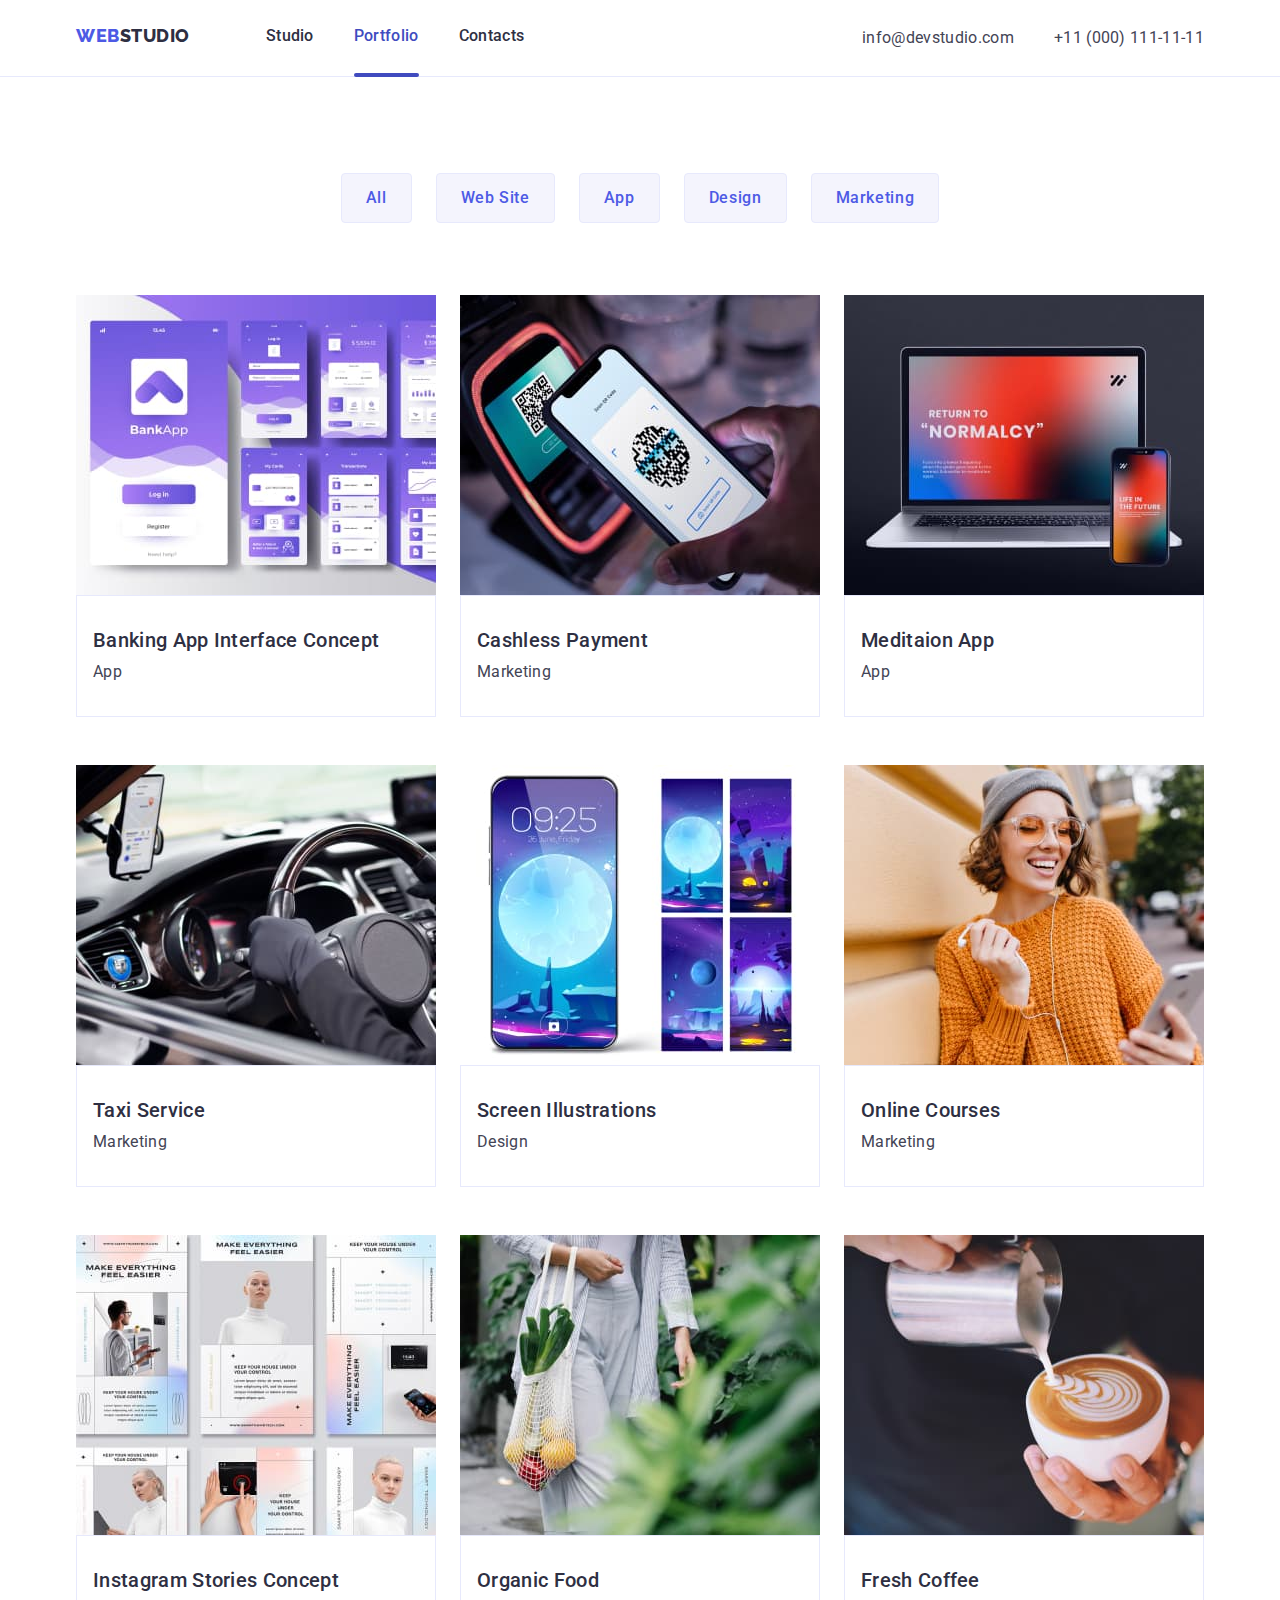
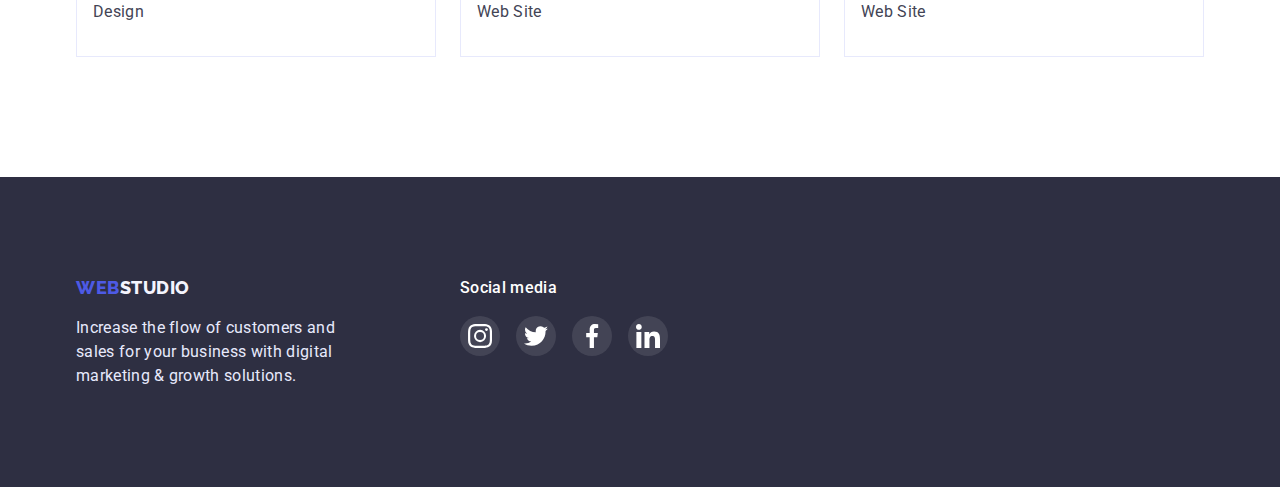
==== portfolio.html @ 222c287d "Initial commit" ====
<!DOCTYPE html>
<html lang="en">
  <head>
    <meta charset="UTF-8" />
    <meta http-equiv="X-UA-Compatible" content="IE=edge" />
    <meta name="viewport" content="width=device-width, initial-scale=1.0" />
    <title>WebStudio</title>
    <link rel="preconnect" href="https://fonts.googleapis.com" />
    <link rel="preconnect" href="https://fonts.gstatic.com" crossorigin />
    <link
      href="https://fonts.googleapis.com/css2?family=Raleway:wght@800&family=Roboto:wght@400;500;700;900&display=swap"
      rel="stylesheet"
    />
    <link
      rel="stylesheet"
      href="https://cdn.jsdelivr.net/npm/modern-normalize@1.1.0/modern-normalize.min.css"
    />
    <link rel="stylesheet" href="./css/styles.css" />
  </head>
  <body>
    <header class="header">
      <div class="header-conteiter conteiter">
        <a class="logo head" href="./index.html">
          WEB<span class="logo-dark">STUDIO</span>
        </a>
        <nav class="header-nav">
          <ul class="site-nav">
            <li class="site-nav-links">
              <a class="site-nav-link" href="./index.html">Studio</a>
            </li>
            <li class="site-nav-links">
              <a class="site-nav-link current" href="./portfolio.html"
                >Portfolio</a
              >
            </li>
            <li class="site-nav-links">
              <a class="site-nav-link" href>Contacts</a>
            </li>
          </ul>
        </nav>
        <address>
          <ul class="contacts">
            <li>
              <a class="contact-link" href="mailto:info@devstudio.com"
                >info@devstudio.com</a
              >
            </li>
            <li>
              <a class="contact-link" href="tel:+11000)1111111"
                >+11 (000) 111-11-11</a
              >
            </li>
          </ul>
        </address>
      </div>
    </header>
    <main>
      <section class="project">
        <div class="conteiter">
          <h1 class="visually-hidden">row works</h1>
          <ul class="filters">
            <li><button class="filter-btn" type="button">All</button></li>
            <li><button class="filter-btn" type="button">Web Site</button></li>
            <li><button class="filter-btn" type="button">App</button></li>
            <li><button class="filter-btn" type="button">Design</button></li>
            <li><button class="filter-btn" type="button">Marketing</button></li>
          </ul>
          <ul class="project-list">
            <li class="project-item">
              <a href="" class="project-card">
                <div class="overlay">
                  <img
                    class="project-img"
                    src="./images/img.jpg"
                    alt="Bank Apps"
                    width="360"
                    height="300"
                  />
                  <div class="overlay-box">
                    <p class="overlay-txt">
                      14 Stylish and User-Friendly App Design Concepts · Task
                      Manager App · Calorie Tracker App · Exotic Fruit Ecommerce
                      App · Cloud Storage App
                    </p>
                  </div>
                </div>
                <div class="card-txt">
                  <h2 class="project-title">Banking App Interface Concept</h2>
                  <p class="project-text">App</p>
                </div>
              </a>
            </li>
            <li class="project-item">
              <a href="" class="project-card">
                <div class="overlay">
                  <img
                    class="project-img"
                    src="./images/img1.jpg"
                    alt="payment by phone"
                    width="360"
                    height="300"
                  />
                  <div class="overlay-box">
                    <p class="overlay-txt">
                      14 Stylish and User-Friendly App Design Concepts · Task
                      Manager App · Calorie Tracker App · Exotic Fruit Ecommerce
                      App · Cloud Storage App
                    </p>
                  </div>
                </div>
                <div class="card-txt">
                  <h2 class="project-title">Cashless Payment</h2>
                  <p class="project-text">Marketing</p>
                </div>
              </a>
            </li>
            <li class="project-item">
              <a href="" class="project-card decor">
                <div class="overlay">
                  <img
                    class="project-img"
                    src="./images/img2.jpg"
                    alt="Meditation"
                    width="360"
                    height="300"
                  />
                  <div class="overlay-box">
                    <p class="overlay-txt">
                      14 Stylish and User-Friendly App Design Concepts · Task
                      Manager App · Calorie Tracker App · Exotic Fruit Ecommerce
                      App · Cloud Storage App
                    </p>
                  </div>
                </div>
                <div class="card-txt">
                  <h2 class="project-title">Meditaion App</h2>
                  <p class="project-text">App</p>
                </div>
              </a>
            </li>
            <li class="project-item">
              <a href="" class="project-card decor">
                <div class="overlay">
                  <img
                    class="project-img"
                    src="./images/img3.jpg"
                    alt="taxi car"
                    width="360"
                    height="300"
                  />
                  <div class="overlay-box">
                    <p class="overlay-txt">
                      14 Stylish and User-Friendly App Design Concepts · Task
                      Manager App · Calorie Tracker App · Exotic Fruit Ecommerce
                      App · Cloud Storage App
                    </p>
                  </div>
                </div>
                <div class="card-txt">
                  <h2 class="project-title">Taxi Service</h2>
                  <p class="project-text">Marketing</p>
                </div>
              </a>
            </li>
            <li class="project-item">
              <a href="" class="project-card decor">
                <div class="overlay">
                  <img
                    class="project-img"
                    src="./images/img4.jpg"
                    alt="phone wallpaper"
                    width="360"
                    height="300"
                  />
                  <div class="overlay-box">
                    <p class="overlay-txt">
                      14 Stylish and User-Friendly App Design Concepts · Task
                      Manager App · Calorie Tracker App · Exotic Fruit Ecommerce
                      App · Cloud Storage App
                    </p>
                  </div>
                </div>
                <div class="card-txt">
                  <h2 class="project-title">Screen Illustrations</h2>
                  <p class="project-text">Design</p>
                </div>
              </a>
            </li>
            <li class="project-item">
              <a href="" class="project-card decor">
                <div class="overlay">
                  <img
                    class="project-img"
                    src="./images/img5.jpg"
                    alt="student"
                    width="360"
                    height="300"
                  />
                  <div class="overlay-box">
                    <p class="overlay-txt">
                      14 Stylish and User-Friendly App Design Concepts · Task
                      Manager App · Calorie Tracker App · Exotic Fruit Ecommerce
                      App · Cloud Storage App
                    </p>
                  </div>
                </div>
                <div class="card-txt">
                  <h2 class="project-title">Online Courses</h2>
                  <p class="project-text">Marketing</p>
                </div>
              </a>
            </li>
            <li class="project-item">
              <a href="" class="project-card decor">
                <div class="overlay">
                  <img
                    class="project-img"
                    src="./images/img6.jpg"
                    alt="Instagram Stories"
                    width="360"
                    height="300"
                  />
                  <div class="overlay-box">
                    <p class="overlay-txt">
                      14 Stylish and User-Friendly App Design Concepts · Task
                      Manager App · Calorie Tracker App · Exotic Fruit Ecommerce
                      App · Cloud Storage App
                    </p>
                  </div>
                </div>
                <div class="card-txt">
                  <h2 class="project-title">Instagram Stories Concept</h2>
                  <p class="project-text">Design</p>
                </div>
              </a>
            </li>
            <li class="project-item">
              <a href="" class="project-card">
                <div class="overlay">
                  <img
                    class="project-img"
                    src="./images/img7.jpg"
                    alt="food bag"
                    width="360"
                    height="300"
                  />
                  <div class="overlay-box">
                    <p class="overlay-txt">
                      14 Stylish and User-Friendly App Design Concepts · Task
                      Manager App · Calorie Tracker App · Exotic Fruit Ecommerce
                      App · Cloud Storage App
                    </p>
                  </div>
                </div>
                <div class="card-txt">
                  <h2 class="project-title">Organic Food</h2>
                  <p class="project-text">Web Site</p>
                </div>
              </a>
            </li>
            <li class="project-item">
              <a href="" class="project-card">
                <div class="overlay">
                  <img
                    class="project-img"
                    src="./images/img8.jpg"
                    alt="a cup of coffee"
                    width="360"
                    height="300"
                  />
                  <div class="overlay-box">
                    <p class="overlay-txt">
                      14 Stylish and User-Friendly App Design Concepts · Task
                      Manager App · Calorie Tracker App · Exotic Fruit Ecommerce
                      App · Cloud Storage App
                    </p>
                  </div>
                </div>
                <div class="card-txt">
                  <h2 class="project-title">Fresh Coffee</h2>
                  <p class="project-text">Web Site</p>
                </div>
              </a>
            </li>
          </ul>
        </div>
      </section>
    </main>
    <footer class="footer">
      <div class="conteiter">
        <div>
          <a class="logo foot" href="./index.html">
            WEB<span class="logo-light">STUDIO</span>
          </a>
          <p class="footer-text">
            Increase the flow of customers and sales for your business with
            digital marketing & growth solutions.
          </p>
        </div>
        <div class="social-invite">
          <h3 class="social-txt">Social media</h3>
          <ul class="social-icons-footer">
            <li class="social-item-footer">
              <a
                class="social-link-footer"
                href=""
                aria-label="instagram"
                target="_blank"
                rel="noreferrer noopener"
              >
                <svg class="social-icon-footer">
                  <use href="./images/icons.svg#instagram1"></use>
                </svg>
              </a>
            </li>
            <li class="social-item-footer">
              <a
                class="social-link-footer"
                href=""
                aria-label="twitter"
                target="_blank"
                rel="noreferrer noopener"
              >
                <svg class="social-icon-footer">
                  <use href="./images/icons.svg#twitter1"></use>
                </svg>
              </a>
            </li>
            <li class="social-item-footer">
              <a
                class="social-link-footer"
                href=""
                aria-label="facebook"
                target="_blank"
                rel="noreferrer noopener"
              >
                <svg class="social-icon-footer">
                  <use href="./images/icons.svg#facebook1"></use>
                </svg>
              </a>
            </li>
            <li class="social-item-footer">
              <a
                class="social-link-footer"
                href=""
                aria-label="linkedin"
                target="_blank"
                rel="noreferrer noopener"
              >
                <svg class="social-icon-footer">
                  <use href="./images/icons.svg#linkedin1"></use>
                </svg>
              </a>
            </li>
          </ul>
        </div>
      </div>
    </footer>
  </body>
</html>
---- css/styles.css ----
:root {
  --main-text-color: #2e2f42;
  --text-color: #434455;
  --second-text-color: #e7e9fc;
  --accent-color: #4d5ae5;
  --logo-light-color: #f4f4fd;
  --background-color: #ffffff;
  --background-icon-hover: #31d0aa;
  --second-background-color: #2e2f42;
  --light-background-color: #f4f4fd;
  --button-hover-color: #404bbf;
  --border-icon-color: #8e8f99;

  --indent: 24px;
  --items-member: 4;
  --items-portfolio: 3;
}

body {
  background-color: var(--background-color);
  color: var(--text-color);
  font-weight: 400;
  font-style: normal;
  font-size: 16px;
  font-family: "Roboto", sans-serif;
  line-height: 1.5;
  letter-spacing: 0.02em;
}

html {
  box-sizing: border-box;
}

*,
*::before,
*::after {
  box-sizing: border-box;
}

h1,
h2,
h3,
p,
ul {
  margin: 0;
}

ul {
  margin: 0;
  padding: 0;
  list-style: none;
}

a {
  text-decoration: none;
}

.visually-hidden {
  position: absolute;
  overflow: hidden;
  clip: rect(0 0 0 0);
  width: 1px;
  height: 1px;
  margin: -1px;
  padding: 0;
  border: 0;

  white-space: nowrap;
  clip-path: inset(100%);
}

.conteiter {
  max-width: 1158px;
  margin: 0 auto;
  padding: 0 15px;
}

/* header */

.header {
  border-bottom: 1px solid var(--second-text-color);
}

.header-conteiter {
  display: flex;
  align-items: center;
}

.logo {
  color: var(--accent-color);
  font-weight: 800;
  font-style: normal;
  font-size: 18px;
  font-family: "Raleway";
  line-height: 1.33;
  letter-spacing: 0.03em;
  text-transform: uppercase;
}

.logo.head {
  margin-right: 76px;
  padding-top: 24px;
  padding-bottom: 28px;
}

.logo-dark {
  color: var(--main-text-color);
}

.header-nav {
  margin-right: auto;
}

.site-nav {
  display: flex;
  gap: 40px;
}

.site-nav-link {
  position: relative;
  display: block;
  padding-top: 24px;
  padding-bottom: 28px;
  color: var(--main-text-color);
  font-weight: 500;
  transition: color 250ms cubic-bezier(0.4, 0, 0.2, 1);
}

.site-nav-link.current {
  color: var(--button-hover-color);
}

.site-nav-link.current::after {
  content: "";
  position: absolute;
  bottom: -1px;
  display: block;
  width: 100%;
  height: 4px;
  border-radius: 2px;
  background-color: var(--button-hover-color);
}

.site-nav-link:focus,
.site-nav-link:hover {
  color: var(--button-hover-color);
}

.contacts {
  display: flex;
  gap: 40px;
  align-items: center;
}

.contact-link {
  padding-top: 24px;
  padding-bottom: 28px;
  color: var(--text-color);
  font-style: normal;
  transition: color 250ms cubic-bezier(0.4, 0, 0.2, 1);
}

.contact-link:focus,
.contact-link:hover {
  color: var(--accent-color);
}

/* section hero */

.hero {
  max-width: 1440px;
  margin-right: auto;
  margin-left: auto;
  padding-top: 188px;
  padding-bottom: 188px;
  background-image: linear-gradient(
      rgba(46, 47, 66, 0.7),
      rgba(46, 47, 66, 0.7)
    ),
    url(../images/people-office.jpg);
  background-position: center;
  background-size: cover;
  background-repeat: no-repeat;
  text-align: center;
}

.hero-title {
  width: 494px;
  margin-right: auto;
  margin-bottom: 48px;
  margin-left: auto;
  color: var(--background-color);
  font-weight: 700;
  font-size: 56px;
  line-height: 1.07;
}

.button-hero {
  padding: 16px 32px;
  border: 0;
  border-radius: 4px;
  background-color: var(--accent-color);
  color: var(--background-color);
  font-weight: 500;
  font-style: normal;
  font-size: 16px;
  font-family: "Roboto";
  line-height: 1.5;
  letter-spacing: 0.04em;
  cursor: pointer;
  transition: background 250ms cubic-bezier(0.4, 0, 0.2, 1);
}

.button-hero:hover,
.button-hero:focus {
  background: var(--button-hover-color);
}

/* section feature */

.section {
  padding-top: 120px;
  padding-bottom: 120px;
}

.feature {
  padding-bottom: 0;
}

.features-list {
  display: flex;
  gap: 24px;
}

.feature-item {
  display: flex;
  flex-direction: column;
  gap: 8px;
  align-items: flex-start;
  width: 264px;
}

.features-icons {
  display: flex;
  justify-content: center;
  align-items: center;
  width: 264px;
  height: 112px;
  border-radius: 4px;
  background: var(--light-background-color);
}

.feature-title {
  color: var(--main-text-color);
  font-weight: 500;
  font-size: 20px;
  line-height: 1.2;
}

/* section work */

.work-title,
.team-title {
  margin-bottom: 72px;
  color: var(--main-text-color);
  font-weight: 700;
  font-size: 36px;
  line-height: 1.11;
  text-align: center;
  text-transform: capitalize;
}

.work-list {
  display: flex;
  flex-wrap: wrap;
  gap: 24px;
}

img {
  display: block;
  max-width: 100%;
  height: auto;
}

/* section team  */

.team {
  background-color: var(--light-background-color);
}

.team-list {
  display: flex;
  flex-wrap: wrap;
  gap: 24px;
  text-align: center;
}

.team-member {
  flex-basis: calc(
    (100% - (var(--indent) * (var(--items-member) - 1))) / var(--items-member)
  );
  border-top: none;
  border-radius: 0px 0px 4px 4px;
  background-color: var(--background-color);
  box-shadow: 0px 1px 6px rgba(46, 47, 66, 0.08),
    0px 1px 1px rgba(46, 47, 66, 0.16), 0px 2px 1px rgba(46, 47, 66, 0.08);
}

.txt-content {
  padding: 32px 16px;
}

.team-member-title {
  margin-bottom: 8px;
  color: var(--main-text-color);
  font-weight: 500;
  font-size: 20px;
  line-height: 1.2;
}

.team-text {
  margin-bottom: 8px;
}

.social-icons {
  display: flex;
  gap: 24px;
}

.social-item {
  width: 40px;
  height: 40px;
}

.social-icon {
  width: 16px;
  height: 16px;
  fill: var(--background-color);
}

.social-link {
  display: flex;
  justify-content: center;
  align-items: center;
  width: 100%;
  height: 100%;
  border-radius: 50%;
  background-color: var(--accent-color);
  transition: background-color 250ms cubic-bezier(0.4, 0, 0.2, 1);
}

.social-link:hover,
.social-link:focus {
  background-color: var(--button-hover-color);
}

/* Customers */

.customers-title {
  margin-bottom: 72px;
  color: var(--main-text-color);
  font-weight: 700;
  font-size: 36px;
  line-height: 1.11;
  text-align: center;
}

.customers-list {
  display: flex;
  gap: 24px;
}

.customer {
  width: 168px;
  height: 88px;
}

.customer-link {
  display: flex;
  justify-content: center;
  align-items: center;
  width: 100%;
  height: 100%;
  border: 1px solid var(--border-icon-color);
  border-radius: 4px;
  color: var(--border-icon-color);
  transition: color 250ms cubic-bezier(0.4, 0, 0.2, 1),
    border 250ms cubic-bezier(0.4, 0, 0.2, 1);
}

.customer-logo {
  height: 56px;
  fill: currentColor;
  wigth: 104px;
}

.customer-link:hover,
.customer-link:focus {
  border: 1px solid var(--button-hover-color);
  color: var(--button-hover-color);
}

/* footer */

.footer {
  padding-top: 99px;
  padding-bottom: 99px;
  background-color: var(--second-background-color);
}

.footer .conteiter {
  display: flex;
  gap: 120px;
}

.logo.foot {
  display: block;
  margin-bottom: 16px;
}

.logo-light {
  color: var(--logo-light-color);
}

.footer-text {
  width: 264px;
  color: var(--second-text-color);
}

.social-txt {
  margin-bottom: 16px;
  color: var(--background-color);
  font-weight: 500;
  font-size: 16px;
}

.social-icons-footer {
  display: flex;
  gap: 16px;
}

.social-item-footer {
  width: 40px;
  height: 40px;
}

.social-link-footer {
  display: flex;
  justify-content: center;
  align-items: center;
  width: 100%;
  height: 100%;
  border-radius: 50%;
  background: rgba(255, 255, 255, 0.1);
  fill: var(--background-color);
  transition: background-color 250ms cubic-bezier(0.4, 0, 0.2, 1);
}

.social-link-footer:hover,
.contact-link-footer:focus {
  background-color: var(--background-icon-hover);
}

.social-icon-footer {
  width: 24px;
  height: 24px;
  fill: var(--background-color);
}

/* portfolio.html */

/* section project  */

.project {
  padding-top: 96px;
  padding-bottom: 120px;
}

.filters {
  display: flex;
  gap: 24px;
  justify-content: center;
  align-items: flex-start;
  min-width: 586px;
  margin-bottom: 72px;
}

.filter-btn {
  padding: 12px 24px;
  border: 1px solid #e7e9fc;
  border-radius: 4px;
  background-color: var(--light-background-color);
  color: var(--accent-color);
  font-weight: 500;
  font-style: normal;
  font-size: 16px;
  font-family: "Roboto";
  line-height: 1.5;
  letter-spacing: 0.04em;
  transition-timing-function: cubic-bezier(0.4, 0, 0.2, 1);
  transition-duration: 250ms;
  transition-property: color, background-color, box-shadow;
}

.filter-btn:hover,
.filter-btn:focus {
  background-color: var(--button-hover-color);
  color: var(--background-color);
  box-shadow: 0px 3px 1px rgb(0 0 0 / 10%), 0px 2px 1px rgb(0 0 0 / 8%),
    0px 2px 2px rgb(0 0 0 / 12%);
}

.project-list {
  display: flex;
  flex-wrap: wrap;
  gap: calc(var(--indent) * 2) var(--indent);
}

.project-item {
  flex-basis: calc(
    (100% - (var(--indent) * (var(--items-portfolio) - 1))) /
      var(--items-portfolio)
  );
}

.project-card {
  position: relative;
  display: block;
  transition: box-shadow 250ms cubic-bezier(0.4, 0, 0.2, 1);
  /* border: 1px solid #e7e9fc; */
  /* box-shadow: 0px 1px 6px rgba(46, 47, 66, 0.08); */
}

.project-card:hover,
.project-card:focus {
  /* border: 0.5px solid #f4f4fd; */
  box-shadow: 0px 1px 6px rgba(46, 47, 66, 0.08),
    0px 1px 1px rgba(46, 47, 66, 0.16), 0px 2px 1px rgba(46, 47, 66, 0.08);
}

.project-card:hover .overlay-box {
  transform: translatey(0);
}

.overlay {
  position: relative;
  overflow: hidden;
}

.overlay-box {
  position: absolute;
  bottom: 0;
  width: 100%;
  height: 100%;
  background-color: var(--accent-color);
  transition: transform 250ms cubic-bezier(0.4, 0, 0.2, 1);
  transform: translatey(100%);
}

.overlay-txt {
  width: 296px;
  margin: 40px auto auto;
  color: var(--light-background-color);
}

.card-txt {
  padding: 32px 16px;
  border: 1px solid var(--second-text-color);
}

.project-title {
  padding-bottom: 8px;
  color: var(--main-text-color);
  font-weight: 500;
  font-size: 20px;
  line-height: 1.2;
}

.project-text {
  color: var(--text-color);
}

/* modal */

.backdrop {
  position: fixed;
  top: 0;
  left: 0;
  width: 100%;
  height: 100%;
  background: rgba(46, 47, 66, 0.4);
  transition: visibility 250ms cubic-bezier(0.4, 0, 0.2, 1),
    opacity 250ms cubic-bezier(0.4, 0, 0.2, 1);
}

.backdrop.is-hidden {
  opacity: 0;
  visibility: hidden;
  pointer-events: none;
}

.modal {
  position: absolute;
  top: 50%;
  left: 50%;
  width: 408px;
  height: 576px;
  border-radius: 4px;
  background-color: #fcfcfc;
  box-shadow: 0px 1px 1px rgba(0, 0, 0, 0.14), 0px 1px 3px rgba(0, 0, 0, 0.12),
    0px 2px 1px rgba(0, 0, 0, 0.2);
  transition: transform 250ms cubic-bezier(0.4, 0, 0.2, 1);
  transform: translate(-50%, -50%) scale(1);
}

.backdrop.is-hidden .modal {
  transform: translate(-50%, -50%) scale(0.1);
}

.modal-close {
  position: absolute;
  top: 24px;
  right: 24px;
  display: flex;
  justify-content: center;
  align-items: center;
  width: 24px;
  height: 24px;
  border: 1px solid rgba(0, 0, 0, 0.1);
  border-radius: 50%;
  background-color: var(--second-text-color);
  cursor: pointer;
  transition-timing-function: cubic-bezier(0.4, 0, 0.2, 1);
  transition-duration: 250ms;
  transition-property: background-color, fill;
}

.modal-close:hover,
.modal-close:focus {
  background-color: var(--button-hover-color);
  fill: var(--background-color);
}

.icon-close {
  width: 8px;
  height: 8px;
}
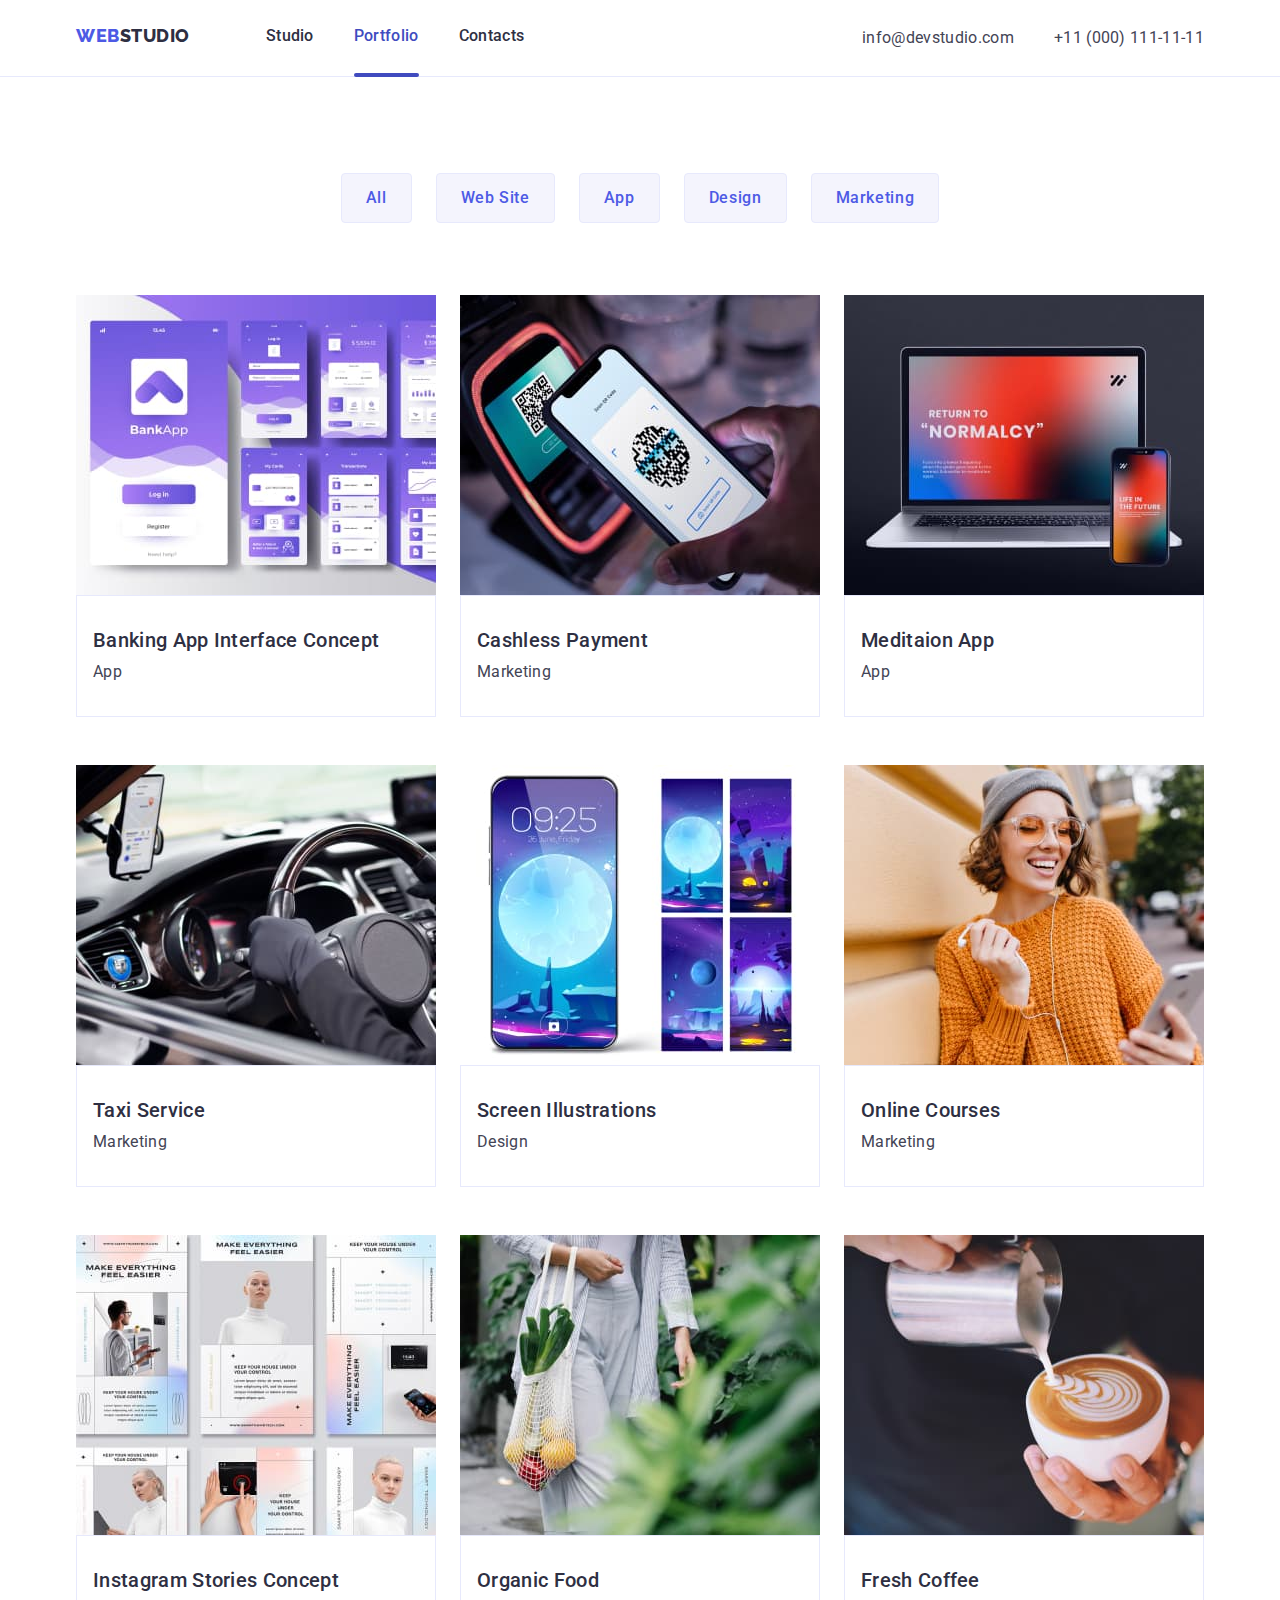
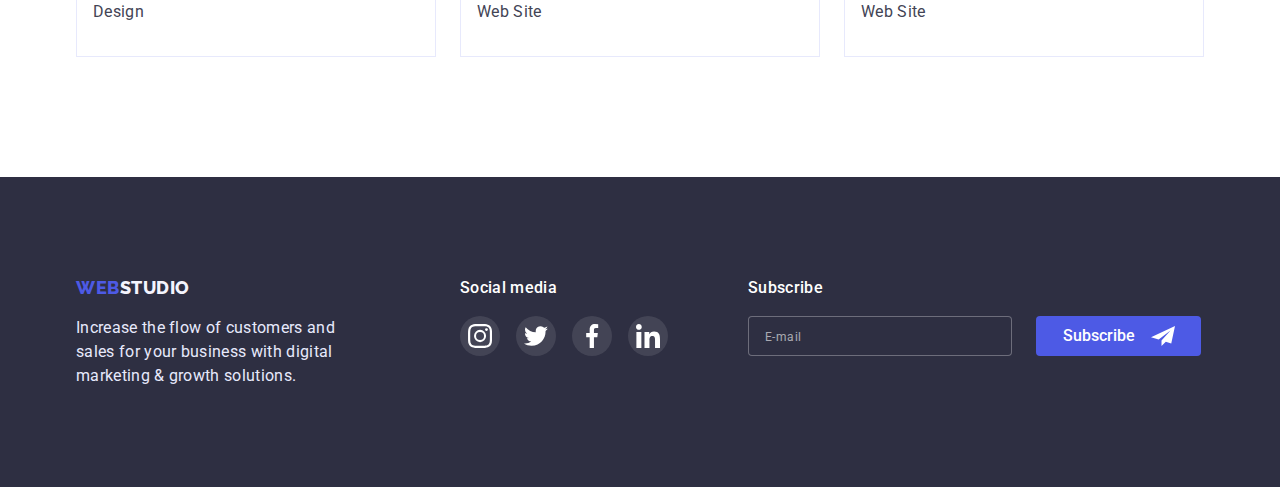
==== commit 754ca80c: "completed" ====
--- a/portfolio.html
+++ b/portfolio.html
@@ -298,7 +298,7 @@
           </p>
         </div>
         <div class="social-invite">
-          <h3 class="social-txt">Social media</h3>
+          <h3 class="footer-title">Social media</h3>
           <ul class="social-icons-footer">
             <li class="social-item-footer">
               <a
@@ -354,6 +354,26 @@
             </li>
           </ul>
         </div>
+        <div class="subscription">
+          <h3 class="footer-title">Subscribe</h3>
+          <form class="subscription-form">
+            <input
+              type="email"
+              name="email"
+              class="email-txt"
+              placeholder="E-mail"
+              required
+            />
+            <button class="button-footer" type="submit">
+              <span class="btn-footer-txt">Subscribe</span>
+              <span class="btn-footer-svg">
+                <svg class="btn-footer-svg">
+                  <use href="./images/icons.svg#iconsend"></use>
+                </svg>
+              </span>
+            </button>
+          </form>
+        </div>
       </div>
     </footer>
   </body>
--- a/css/styles.css
+++ b/css/styles.css
@@ -410,7 +410,6 @@
 
 .footer .conteiter {
   display: flex;
-  gap: 120px;
 }
 
 .logo.foot {
@@ -427,7 +426,11 @@
   color: var(--second-text-color);
 }
 
-.social-txt {
+.social-invite {
+  margin-left: 120px;
+}
+
+.footer-title {
   margin-bottom: 16px;
   color: var(--background-color);
   font-weight: 500;
@@ -465,6 +468,69 @@
   width: 24px;
   height: 24px;
   fill: var(--background-color);
+}
+
+.subscription {
+  margin-left: 80px;
+}
+
+.subscription-form {
+  display: flex;
+}
+
+.subscription-form input::placeholder {
+  color: rgba(255, 255, 255, 0.6);
+  font-weight: 400;
+  font-style: normal;
+  font-size: 12px;
+  font-family: "Roboto";
+  line-height: 2;
+  letter-spacing: 0.04em;
+}
+
+.email-txt {
+  width: 264px;
+  height: 40px;
+  padding-left: 16px;
+  border: 1px solid rgba(255, 255, 255, 0.3);
+  border-radius: 4px;
+  background-color: var(--second-background-color);
+  color: var(--background-color);
+  transition: border 250ms cubic-bezier(0.4, 0, 0.2, 1);
+  /* filter: drop-shadow(0px 4px 4px rgba(0, 0, 0, 0.15)); */
+}
+
+.email-txt:focus {
+}
+
+.button-footer {
+  display: flex;
+  gap: 16px;
+  justify-content: center;
+  align-items: center;
+  width: 165px;
+  height: 40px;
+  margin-left: 24px;
+  border: 0;
+  border-radius: 4px;
+  background-color: var(--accent-color);
+  color: var(--background-color);
+  font-weight: 500;
+  font-style: normal;
+  font-size: 16px;
+  font-family: "Roboto";
+  line-height: 1.5;
+  transition: background-color 250ms cubic-bezier(0.4, 0, 0.2, 1);
+}
+
+.button-footer:hover,
+.button-footer:focus {
+  background-color: var(--button-hover-color);
+}
+
+.btn-footer-svg {
+  width: 24px;
+  height: 24px;
 }
 
 /* portfolio.html */
@@ -605,6 +671,7 @@
   left: 50%;
   width: 408px;
   height: 576px;
+  padding: 0 24px;
   border-radius: 4px;
   background-color: #fcfcfc;
   box-shadow: 0px 1px 1px rgba(0, 0, 0, 0.14), 0px 1px 3px rgba(0, 0, 0, 0.12),
@@ -635,7 +702,6 @@
   transition-property: background-color, fill;
 }
 
-.modal-close:hover,
 .modal-close:focus {
   background-color: var(--button-hover-color);
   fill: var(--background-color);
@@ -645,3 +711,136 @@
   width: 8px;
   height: 8px;
 }
+.modal-title {
+  display: block;
+  margin-top: 72px;
+  margin-bottom: 26px;
+  font-weight: 500;
+  font-size: 16px;
+  text-align: center;
+}
+
+.modal-form {
+  display: flex;
+  flex-direction: column;
+}
+
+.modal-form-group {
+  position: relative;
+}
+
+.modal-lable {
+  position: absolute;
+  top: -18px;
+  color: var(--border-icon-color);
+  font-size: 12px;
+  letter-spacing: 0.04em;
+}
+
+.modal-input {
+  width: 100%;
+  height: 40px;
+  margin-bottom: 26px;
+  padding-left: 38px;
+  border: 1px solid rgba(33, 33, 33, 0.2);
+  border-radius: 4px;
+  transition: border-color 250ms cubic-bezier(0.4, 0, 0.2, 1);
+}
+
+.modal-input:focus,
+.modal-textarea:focus {
+  border-color: var(--accent-color);
+  outline: none;
+}
+
+.modal-svg {
+  position: absolute;
+  top: 8px;
+  left: 16px;
+  transition: fill 250ms cubic-bezier(0.4, 0, 0.2, 1);
+}
+
+.modal-input:focus + .modal-svg {
+  border: 4px;
+  fill: var(--accent-color);
+}
+
+.modal-textarea {
+  display: block;
+  width: 360px;
+  height: 120px;
+  margin-bottom: 24px;
+  padding: 8px 16px;
+  border: 1px solid rgba(33, 33, 33, 0.2);
+  border-radius: 4px;
+  font-size: 100%;
+  resize: none;
+  transition: border-color 250ms cubic-bezier(0.4, 0, 0.2, 1);
+}
+
+textarea::placeholder {
+  color: rgba(117, 117, 117, 0.5);
+  font-size: 12px;
+  line-height: 1.33;
+}
+
+.accept-group {
+  display: flex;
+  align-items: center;
+  margin-bottom: 24px;
+  color: #757575;
+  font-size: 12px;
+  line-height: 1.33;
+  letter-spacing: 0.04em;
+}
+
+.accept-check {
+  width: 16px;
+  height: 16px;
+  border: 1.25px solid var(--second-background-color);
+  border-radius: 2px;
+  transition: border-color, background-color 250ms cubic-bezier(0.4, 0, 0.2, 1);
+  appearance: none;
+}
+
+.accept-check:checked {
+  border-color: var(--button-hover-color);
+  background-color: var(--button-hover-color);
+  background-image: url("data:image/svg+xml,%3Csvg width='10' height='8' viewBox='0 0 10 8' fill='none' xmlns='http://www.w3.org/2000/svg'%3E%3Cpath d='M8.44558 0.255056C8.61838 0.089653 8.84834 -0.00178848 9.08693 2.65108e-05C9.32551 0.0018415 9.55407 0.0967713 9.72436 0.264784C9.89466 0.432797 9.99337 0.660752 9.99968 0.900549C10.006 1.14034 9.91939 1.37323 9.75816 1.55005L4.86357 7.70436C4.7794 7.79551 4.67782 7.86865 4.5649 7.91942C4.45198 7.97018 4.33003 7.99754 4.20636 7.99984C4.08268 8.00214 3.95981 7.97935 3.8451 7.93282C3.73038 7.88629 3.62618 7.81698 3.53872 7.72903L0.292827 4.46564C0.202435 4.38096 0.129933 4.27884 0.0796475 4.16537C0.0293621 4.05191 0.00232279 3.92942 0.000143182 3.80522C-0.00203643 3.68102 0.0206883 3.55765 0.0669613 3.44248C0.113234 3.3273 0.182108 3.22267 0.269473 3.13483C0.356838 3.047 0.460905 2.97775 0.575465 2.93123C0.690026 2.88471 0.812734 2.86186 0.936267 2.86405C1.0598 2.86624 1.18163 2.89343 1.29449 2.94398C1.40734 2.99454 1.50892 3.06743 1.59315 3.15831L4.16189 5.73967L8.42227 0.28219C8.42994 0.272694 8.43813 0.263635 8.4468 0.255056H8.44558Z' fill='%23F4F4FD'/%3E%3C/svg%3E%0A");
+  background-position: center;
+  background-repeat: no-repeat;
+}
+
+.accept-txt {
+  margin-left: 8px;
+  user-select: none;
+}
+
+.accept-policy {
+  color: var(--accent-color);
+  text-decoration-line: underline;
+}
+
+.btn-accept {
+  display: block;
+  width: 169px;
+  height: 56px;
+  margin-right: auto;
+  margin-left: auto;
+  border: 0;
+  border-radius: 4px;
+  background-color: var(--accent-color);
+  color: var(--background-color);
+  box-shadow: 0px 4px 4px rgba(0, 0, 0, 0.15);
+  font-weight: 500;
+  font-style: normal;
+  font-size: 16px;
+  font-family: "Roboto";
+  line-height: 1.5;
+  transition: background-color 250ms cubic-bezier(0.4, 0, 0.2, 1);
+}
+
+.btn-accept:hover,
+.btn-accept:focus {
+  background-color: var(--button-hover-color);
+}
